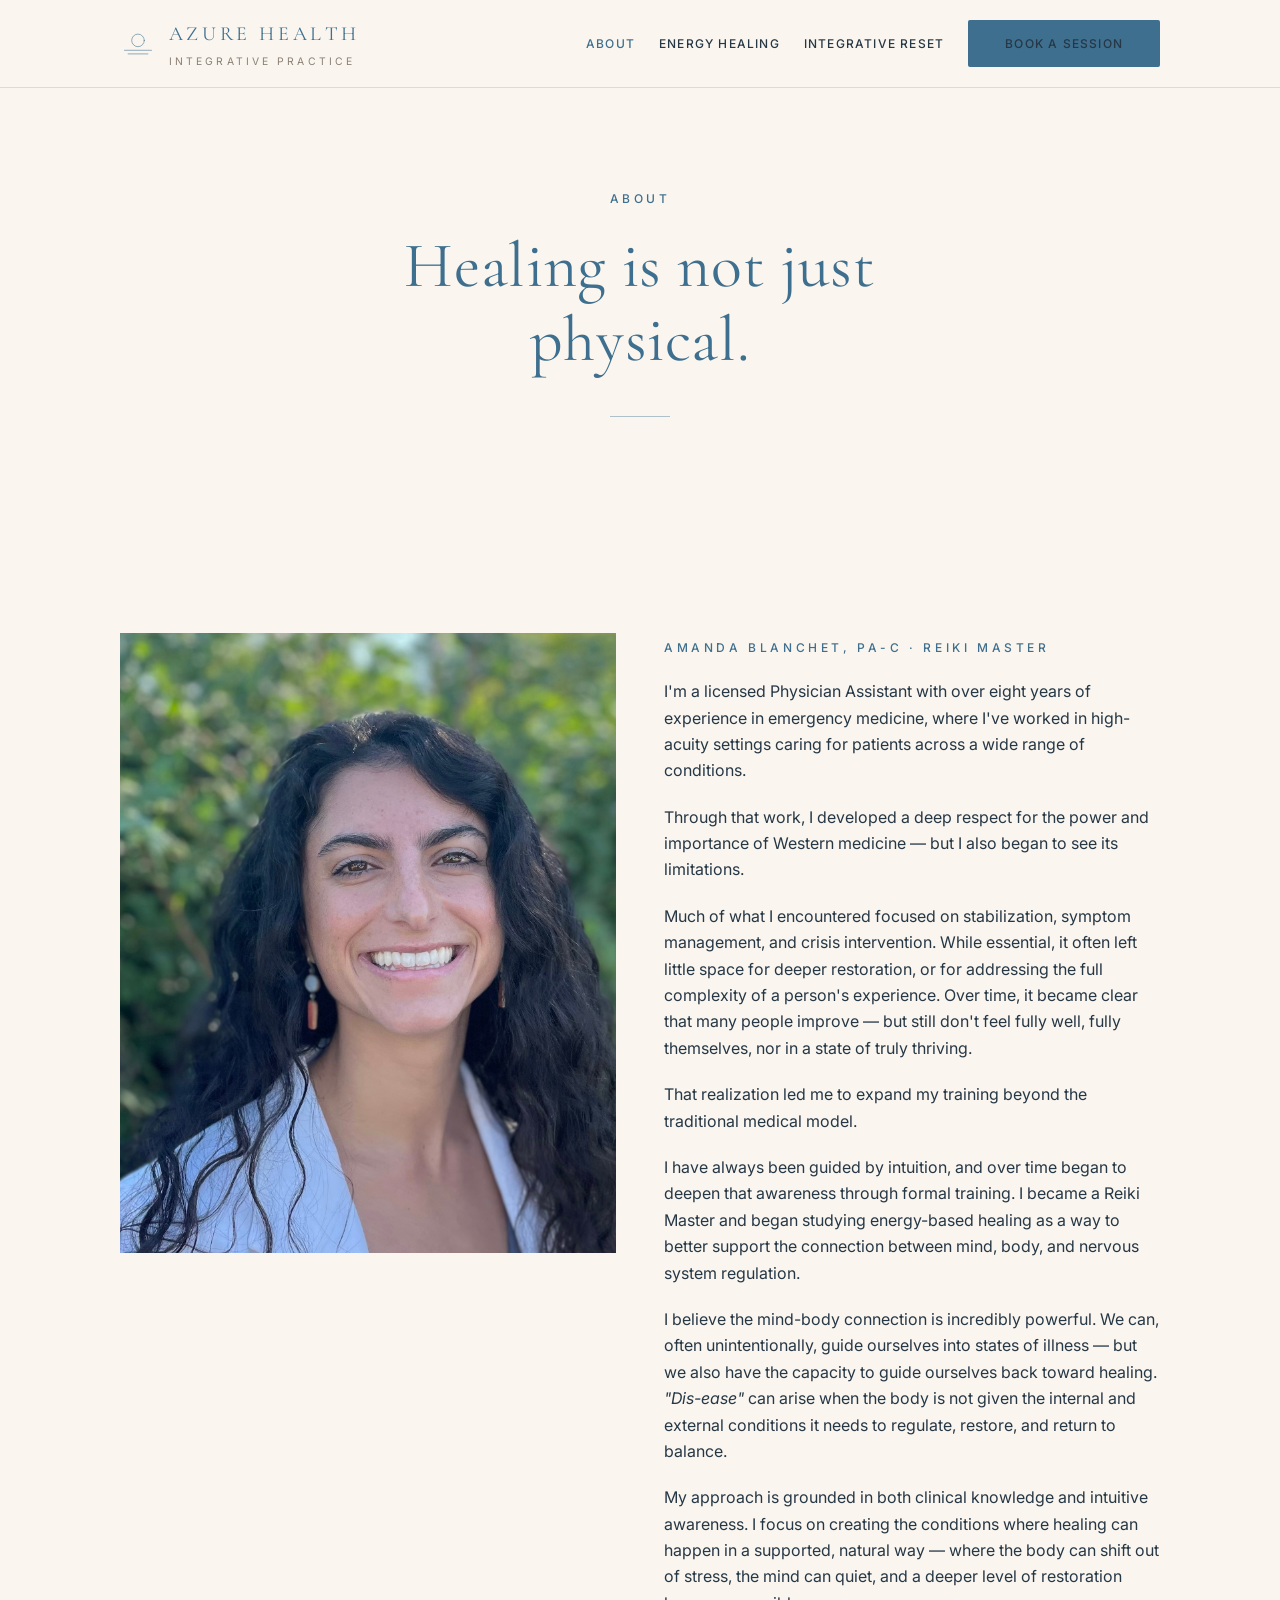
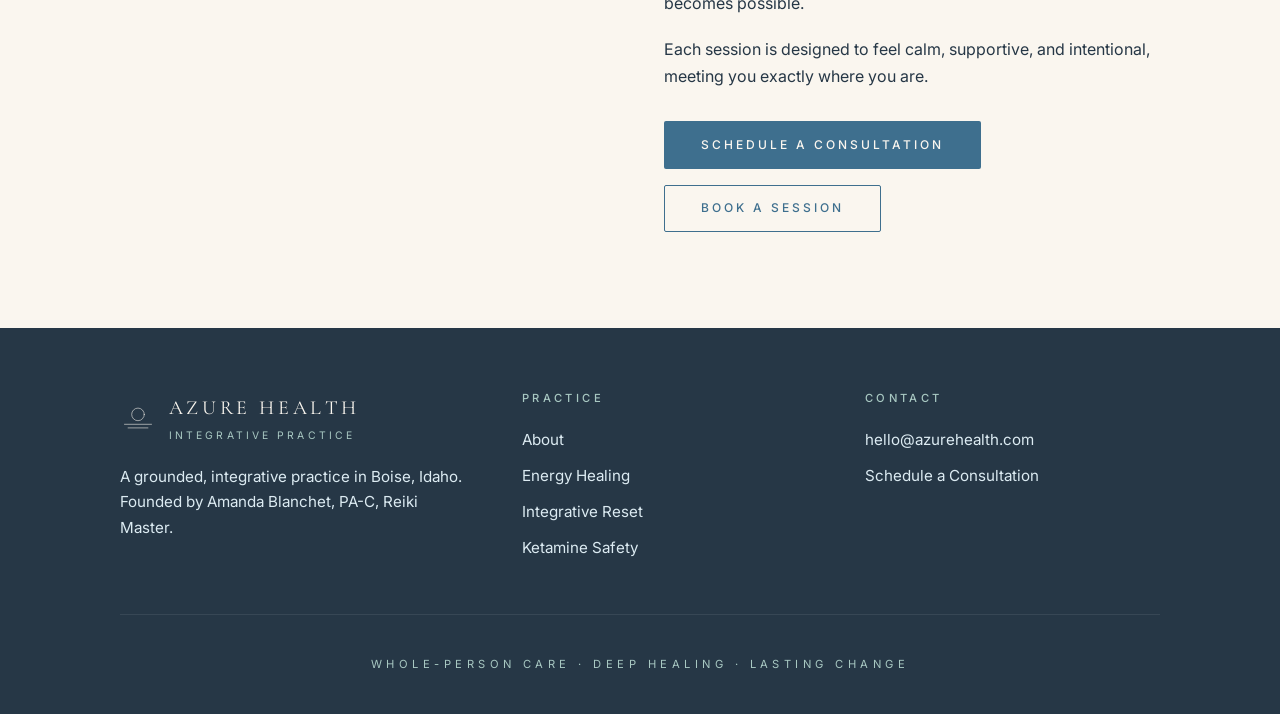
==== about.html @ ea85633d "Initial build — Azure Health static site" ====
<!doctype html>
<html lang="en">
<head>
<meta charset="utf-8">
<meta name="viewport" content="width=device-width, initial-scale=1">
<title>About — Azure Health</title>
<meta name="description" content="Amanda Blanchet, PA-C and Reiki Master, bridges emergency medicine and energy-based healing to support deep restoration.">
<link rel="icon" href="assets/logo.svg" type="image/svg+xml">
<link rel="preconnect" href="https://fonts.googleapis.com">
<link rel="preconnect" href="https://fonts.gstatic.com" crossorigin>
<link href="https://fonts.googleapis.com/css2?family=Cormorant+Garamond:ital,wght@0,400;0,500;1,400&family=Inter:wght@300;400;500&display=swap" rel="stylesheet">
<link rel="stylesheet" href="styles.css">
</head>
<body>

<header class="site-header">
  <div class="site-header__inner">
    <a class="brand" href="index.html" aria-label="Azure Health home">
      <span class="brand__mark" aria-hidden="true"><svg viewBox="0 0 80 80" fill="none" stroke="currentColor" stroke-width="1.25" stroke-linecap="round"><circle cx="40" cy="32" r="14"/><line x1="10" y1="54" x2="70" y2="54"/><line x1="18" y1="62" x2="62" y2="62"/></svg></span>
      <span>
        <span class="brand__name">Azure Health</span>
        <span class="brand__sub">Integrative Practice</span>
      </span>
    </a>
    <button class="nav-toggle" aria-label="Toggle menu" aria-expanded="false" aria-controls="site-nav">
      <svg viewBox="0 0 24 24" fill="none" stroke="currentColor" stroke-width="1.5" stroke-linecap="round"><line x1="4" y1="8" x2="20" y2="8"/><line x1="4" y1="16" x2="20" y2="16"/></svg>
    </button>
    <nav class="site-nav" id="site-nav">
      <a class="is-current" href="about.html">About</a>
      <a href="energy-healing.html">Energy Healing</a>
      <a href="integrative-reset.html">Integrative Reset</a>
      <a class="btn btn--primary" href="https://cal.com/azurehealth/consultation">Book a Session</a>
    </nav>
  </div>
</header>

<main>

  <section class="hero">
    <div class="hero__inner">
      <span class="eyebrow">About</span>
      <h1>Healing is not just physical.</h1>
      <hr class="divider">
    </div>
  </section>

  <section class="section">
    <div class="container">
      <div class="two-col">
        <div style="aspect-ratio:4/5; overflow:hidden;">
          <img src="assets/IMG_6222.jpeg" alt="Amanda Blanchet, PA-C" style="width:100%; height:100%; object-fit:cover; object-position:center top;">
        </div>
        <div>
          <span class="eyebrow">Amanda Blanchet, PA-C · Reiki Master</span>
          <p>I'm a licensed Physician Assistant with over eight years of experience in emergency medicine, where I've worked in high-acuity settings caring for patients across a wide range of conditions.</p>
          <p>Through that work, I developed a deep respect for the power and importance of Western medicine — but I also began to see its limitations.</p>
          <p>Much of what I encountered focused on stabilization, symptom management, and crisis intervention. While essential, it often left little space for deeper restoration, or for addressing the full complexity of a person's experience. Over time, it became clear that many people improve — but still don't feel fully well, fully themselves, nor in a state of truly thriving.</p>
          <p>That realization led me to expand my training beyond the traditional medical model.</p>
          <p>I have always been guided by intuition, and over time began to deepen that awareness through formal training. I became a Reiki Master and began studying energy-based healing as a way to better support the connection between mind, body, and nervous system regulation.</p>
          <p>I believe the mind-body connection is incredibly powerful. We can, often unintentionally, guide ourselves into states of illness — but we also have the capacity to guide ourselves back toward healing. <em>"Dis-ease"</em> can arise when the body is not given the internal and external conditions it needs to regulate, restore, and return to balance.</p>
          <p>My approach is grounded in both clinical knowledge and intuitive awareness. I focus on creating the conditions where healing can happen in a supported, natural way — where the body can shift out of stress, the mind can quiet, and a deeper level of restoration becomes possible.</p>
          <p>Each session is designed to feel calm, supportive, and intentional, meeting you exactly where you are.</p>
          <div class="btn-row">
            <a class="btn btn--primary" href="https://cal.com/azurehealth/consultation">Schedule a Consultation</a>
            <a class="btn btn--secondary" href="https://cal.com/azurehealth/session">Book a Session</a>
          </div>
        </div>
      </div>
    </div>
  </section>

</main>

<footer class="site-footer">
  <div class="container">
    <div class="footer-grid">
      <div>
        <a class="brand" href="index.html" aria-label="Azure Health home">
          <span class="brand__mark" style="color:var(--cream);" aria-hidden="true"><svg viewBox="0 0 80 80" fill="none" stroke="currentColor" stroke-width="1.25" stroke-linecap="round"><circle cx="40" cy="32" r="14"/><line x1="10" y1="54" x2="70" y2="54"/><line x1="18" y1="62" x2="62" y2="62"/></svg></span>
          <span>
            <span class="brand__name">Azure Health</span>
            <span class="brand__sub">Integrative Practice</span>
          </span>
        </a>
        <p style="margin-top:1.25rem; max-width:22rem; font-size:0.95rem; color:var(--soft-sky);">A grounded, integrative practice in Boise, Idaho. Founded by Amanda Blanchet, PA-C, Reiki Master.</p>
      </div>
      <div class="footer-col">
        <h4>Practice</h4>
        <ul>
          <li><a href="about.html">About</a></li>
          <li><a href="energy-healing.html">Energy Healing</a></li>
          <li><a href="integrative-reset.html">Integrative Reset</a></li>
          <li><a href="ketamine-safety.html">Ketamine Safety</a></li>
        </ul>
      </div>
      <div class="footer-col">
        <h4>Contact</h4>
        <ul>
          <li><a href="mailto:hello@azurehealth.com">hello@azurehealth.com</a></li>
          <li><a href="https://cal.com/azurehealth/consultation">Schedule a Consultation</a></li>
        </ul>
      </div>
    </div>
    <p class="footer-tagline">Whole-Person Care · Deep Healing · Lasting Change</p>
  </div>
</footer>

<script>
  (function(){
    var btn = document.querySelector('.nav-toggle');
    var nav = document.getElementById('site-nav');
    if (!btn || !nav) return;
    btn.addEventListener('click', function(){
      var open = nav.classList.toggle('is-open');
      btn.setAttribute('aria-expanded', open ? 'true' : 'false');
    });
  })();
</script>

</body>
</html>
---- styles.css ----
/* Azure Health — stylesheet */

/* ---- Tokens ---------------------------------------------------------- */
:root {
  --deep-azure: #3E6F8E;
  --soft-sky:   #DCEBF2;
  --sea-glass:  #A8C8C2;
  --warm-sand:  #F3EEE6;
  --ink-slate:  #263746;
  --cream:      #FAF6EF;
  --bone:       #E3DBC9;
  --warm-gray:  #8A8075;

  --font-serif: 'Cormorant Garamond', Garamond, 'Times New Roman', serif;
  --font-sans:  'Inter', -apple-system, BlinkMacSystemFont, 'Segoe UI', sans-serif;

  --container:  68rem;
  --narrow:     40rem;
  --radius:     2px;
}

/* ---- Reset ----------------------------------------------------------- */
*, *::before, *::after { box-sizing: border-box; }
html { scroll-behavior: smooth; }
body {
  margin: 0;
  background: var(--cream);
  color: var(--ink-slate);
  font-family: var(--font-sans);
  font-weight: 400;
  font-size: 1rem;
  line-height: 1.65;
  -webkit-font-smoothing: antialiased;
  -moz-osx-font-smoothing: grayscale;
}
img, svg { display: block; max-width: 100%; height: auto; }
a { color: var(--deep-azure); text-decoration: none; }
p { margin: 0 0 1.25em; }
p:last-child { margin-bottom: 0; }

/* ---- Typography ------------------------------------------------------ */
h1, h2, h3, h4 {
  font-family: var(--font-serif);
  font-weight: 400;
  color: var(--deep-azure);
  line-height: 1.15;
  letter-spacing: 0.01em;
  margin: 0 0 0.6em;
}
h1 { font-size: clamp(2.4rem, 5vw, 4.5rem); }
h2 { font-size: clamp(1.9rem, 3.2vw, 3rem); }
h3 { font-size: clamp(1.4rem, 2vw, 2rem); font-weight: 500; }
h4 { font-size: 1.15rem; font-weight: 500; letter-spacing: 0.02em; }

.lead {
  font-size: 1.2rem;
  font-weight: 300;
  line-height: 1.6;
  color: var(--ink-slate);
}

.eyebrow {
  display: inline-block;
  font-size: 0.75rem;
  font-weight: 500;
  letter-spacing: 0.3em;
  text-transform: uppercase;
  color: var(--deep-azure);
  margin: 0 0 1.25rem;
}

em, i { font-style: italic; }

/* ---- Layout ---------------------------------------------------------- */
.container { max-width: var(--container); margin: 0 auto; padding: 0 1.5rem; }
.narrow    { max-width: var(--narrow); margin-left: auto; margin-right: auto; }

.section { padding: 6rem 0; }
.section--sky  { background: var(--soft-sky); }
.section--sand { background: var(--warm-sand); }
.section--dark { background: var(--ink-slate); color: var(--cream); }
.section--dark h1, .section--dark h2, .section--dark h3, .section--dark h4 { color: var(--cream); }
.section--dark .eyebrow { color: var(--soft-sky); }

@media (max-width: 720px) {
  .section { padding: 4rem 0; }
}

.divider {
  width: 60px;
  height: 1px;
  background: var(--deep-azure);
  opacity: 0.4;
  border: 0;
  margin: 2.5rem auto;
}

/* ---- Header / nav ---------------------------------------------------- */
.site-header {
  position: sticky;
  top: 0;
  z-index: 50;
  background: var(--cream);
  border-bottom: 1px solid var(--bone);
}
.site-header__inner {
  display: flex;
  align-items: center;
  justify-content: space-between;
  gap: 2rem;
  padding: 1.1rem 1.5rem;
  max-width: var(--container);
  margin: 0 auto;
}
.brand {
  display: flex;
  align-items: center;
  gap: 0.8rem;
  color: var(--deep-azure);
}
.brand__mark { width: 36px; height: 36px; flex: none; }
.brand__name {
  font-family: var(--font-serif);
  font-weight: 400;
  font-size: 1.25rem;
  letter-spacing: 0.18em;
  text-transform: uppercase;
  white-space: nowrap;
}
.brand__sub {
  font-family: var(--font-sans);
  font-weight: 400;
  font-size: 0.65rem;
  letter-spacing: 0.3em;
  text-transform: uppercase;
  color: var(--warm-gray);
  display: block;
  margin-top: 2px;
  white-space: nowrap;
}

.site-nav {
  display: flex;
  align-items: center;
  gap: 1.5rem;
}
.site-nav a {
  font-size: 0.75rem;
  font-weight: 500;
  letter-spacing: 0.1em;
  text-transform: uppercase;
  color: var(--ink-slate);
  white-space: nowrap;
}
.site-nav a:hover { color: var(--deep-azure); }
.site-nav a.is-current { color: var(--deep-azure); }

.nav-toggle {
  display: none;
  background: none;
  border: 0;
  padding: 0.5rem;
  cursor: pointer;
  color: var(--ink-slate);
}
.nav-toggle svg { width: 24px; height: 24px; }

@media (max-width: 1050px) {
  .nav-toggle { display: inline-flex; }
  .site-nav {
    display: none;
    position: absolute;
    top: 100%;
    left: 0;
    right: 0;
    flex-direction: column;
    align-items: stretch;
    gap: 0;
    background: var(--cream);
    border-bottom: 1px solid var(--bone);
    padding: 1rem 1.5rem 1.5rem;
  }
  .site-nav.is-open { display: flex; }
  .site-nav a {
    padding: 0.9rem 0;
    border-bottom: 1px solid var(--bone);
    letter-spacing: 0.18em;
  }
  .site-nav a:last-child { border-bottom: 0; }
  .site-nav .btn { margin-top: 0.75rem; text-align: center; }
}

/* ---- Buttons --------------------------------------------------------- */
.btn {
  display: inline-block;
  font-family: var(--font-sans);
  font-weight: 500;
  font-size: 0.75rem;
  letter-spacing: 0.25em;
  text-transform: uppercase;
  padding: 1.05rem 2.25rem;
  border-radius: var(--radius);
  border: 1px solid transparent;
  cursor: pointer;
  transition: background 0.2s ease, color 0.2s ease, border-color 0.2s ease;
  text-align: center;
  line-height: 1;
  white-space: nowrap;
}
.btn--primary {
  background: var(--deep-azure);
  color: var(--cream);
}
.btn--primary:hover { background: var(--ink-slate); color: var(--cream); }
.btn--secondary {
  background: transparent;
  color: var(--deep-azure);
  border-color: var(--deep-azure);
}
.btn--secondary:hover {
  background: var(--deep-azure);
  color: var(--cream);
}
.btn--on-dark {
  background: var(--cream);
  color: var(--deep-azure);
}
.btn--on-dark:hover { background: var(--soft-sky); color: var(--deep-azure); }

.btn-row {
  display: flex;
  flex-wrap: wrap;
  gap: 1rem;
  margin-top: 2rem;
}

.text-link {
  color: var(--deep-azure);
  font-weight: 500;
  font-size: 0.75rem;
  letter-spacing: 0.25em;
  text-transform: uppercase;
  border-bottom: 1px solid var(--deep-azure);
  padding-bottom: 2px;
  display: inline-block;
}
.text-link:hover { color: var(--ink-slate); border-color: var(--ink-slate); }

/* ---- Hero ------------------------------------------------------------ */
.hero {
  padding: 6rem 0 5rem;
  text-align: center;
}
.hero__inner { max-width: 44rem; margin: 0 auto; padding: 0 1.5rem; }
.hero__subhead {
  max-width: 38rem;
  margin: 0 auto;
}

/* ---- Cards ----------------------------------------------------------- */
.card-grid {
  display: grid;
  gap: 1.25rem;
  grid-template-columns: repeat(auto-fit, minmax(260px, 1fr));
  margin-top: 3rem;
}
.card {
  background: var(--cream);
  border: 1px solid var(--bone);
  padding: 2.25rem 1.75rem;
  border-radius: var(--radius);
  display: flex;
  flex-direction: column;
  gap: 0.75rem;
  transition: background 0.25s ease, border-color 0.25s ease, transform 0.25s ease;
}
.card:hover {
  background: var(--soft-sky);
  border-color: transparent;
}
.card__icon {
  width: 44px;
  height: 44px;
  color: var(--deep-azure);
  margin-bottom: 0.5rem;
}
.card h3 { margin: 0; }
.card p { color: var(--ink-slate); flex-grow: 1; }
.card .text-link { margin-top: 0.5rem; align-self: flex-start; }

.card--featured {
  background: var(--soft-sky);
  border-color: transparent;
}

/* ---- Pricing --------------------------------------------------------- */
.pricing {
  display: grid;
  gap: 1rem;
  margin: 2.5rem 0 0;
}
.pricing__row {
  display: flex;
  justify-content: space-between;
  align-items: baseline;
  gap: 1rem;
  padding: 1.1rem 0;
  border-bottom: 1px solid var(--bone);
}
.pricing__row:last-child { border-bottom: 0; }
.pricing__label {
  font-family: var(--font-serif);
  font-size: 1.35rem;
  color: var(--ink-slate);
}
.pricing__price {
  font-family: var(--font-sans);
  font-weight: 500;
  font-size: 1rem;
  color: var(--deep-azure);
  letter-spacing: 0.02em;
  white-space: nowrap;
}
.pricing__note {
  font-size: 0.9rem;
  color: var(--warm-gray);
  margin-top: 0.5rem;
  font-style: italic;
}

/* ---- Lists ----------------------------------------------------------- */
.plain-list { list-style: none; padding: 0; margin: 1rem 0 0; }
.plain-list li {
  padding: 0.75rem 0;
  border-bottom: 1px solid var(--bone);
}
.plain-list li:last-child { border-bottom: 0; }

.numbered-steps {
  list-style: none;
  counter-reset: step;
  padding: 0;
  margin: 2rem 0 0;
  display: grid;
  gap: 2rem;
}
.numbered-steps li {
  counter-increment: step;
  padding-left: 3.5rem;
  position: relative;
}
.numbered-steps li::before {
  content: counter(step);
  position: absolute;
  left: 0;
  top: 0.1rem;
  width: 2.25rem;
  height: 2.25rem;
  display: inline-flex;
  align-items: center;
  justify-content: center;
  background: var(--soft-sky);
  color: var(--deep-azure);
  font-family: var(--font-serif);
  font-size: 1.15rem;
  border-radius: 50%;
}
.numbered-steps h4 { margin: 0 0 0.3em; color: var(--deep-azure); font-family: var(--font-serif); font-weight: 500; font-size: 1.25rem; letter-spacing: 0; text-transform: none; }

/* ---- Callouts -------------------------------------------------------- */
.callout {
  background: var(--soft-sky);
  padding: 2rem 2rem;
  border-radius: var(--radius);
  margin: 2.5rem 0;
}
.callout--warn {
  background: var(--warm-sand);
  border-left: 3px solid var(--deep-azure);
}

/* ---- Two-column content --------------------------------------------- */
.two-col {
  display: grid;
  gap: 3rem;
  grid-template-columns: 1fr 1fr;
  align-items: start;
}
@media (max-width: 820px) {
  .two-col { grid-template-columns: 1fr; gap: 2rem; }
}

/* ---- Photo slot ------------------------------------------------------ */
.photo-slot {
  background: var(--soft-sky);
  border: 1px dashed var(--sea-glass);
  aspect-ratio: 4 / 5;
  display: flex;
  align-items: center;
  justify-content: center;
  color: var(--warm-gray);
  font-size: 0.85rem;
  font-style: italic;
  letter-spacing: 0.05em;
  padding: 1rem;
  text-align: center;
}
.photo-slot img { width: 100%; height: 100%; object-fit: cover; }

/* ---- Footer ---------------------------------------------------------- */
.site-footer {
  background: var(--ink-slate);
  color: var(--cream);
  padding: 4rem 0 2.5rem;
}
.site-footer .brand__name { color: var(--cream); }
.site-footer .brand__sub { color: var(--sea-glass); }
.site-footer a { color: var(--soft-sky); }
.site-footer a:hover { color: var(--cream); }

.footer-grid {
  display: grid;
  gap: 3rem;
  grid-template-columns: 1.2fr 1fr 1fr;
  margin-bottom: 3rem;
}
@media (max-width: 820px) {
  .footer-grid { grid-template-columns: 1fr; gap: 2rem; }
}
.footer-col h4 {
  font-family: var(--font-sans);
  font-size: 0.7rem;
  font-weight: 500;
  letter-spacing: 0.3em;
  text-transform: uppercase;
  color: var(--sea-glass);
  margin-bottom: 1rem;
}
.footer-col ul { list-style: none; padding: 0; margin: 0; }
.footer-col li { padding: 0.35rem 0; font-size: 0.95rem; }

.footer-tagline {
  text-align: center;
  font-size: 0.7rem;
  letter-spacing: 0.4em;
  text-transform: uppercase;
  color: var(--sea-glass);
  padding-top: 2.5rem;
  border-top: 1px solid rgba(255,255,255,0.08);
}

/* ---- Utilities ------------------------------------------------------- */
.text-center { text-align: center; }
.mt-0 { margin-top: 0; }
.mt-1 { margin-top: 1rem; }
.mt-2 { margin-top: 2rem; }
.mb-0 { margin-bottom: 0; }
.sr-only {
  position: absolute; width: 1px; height: 1px; padding: 0; margin: -1px;
  overflow: hidden; clip: rect(0,0,0,0); white-space: nowrap; border: 0;
}
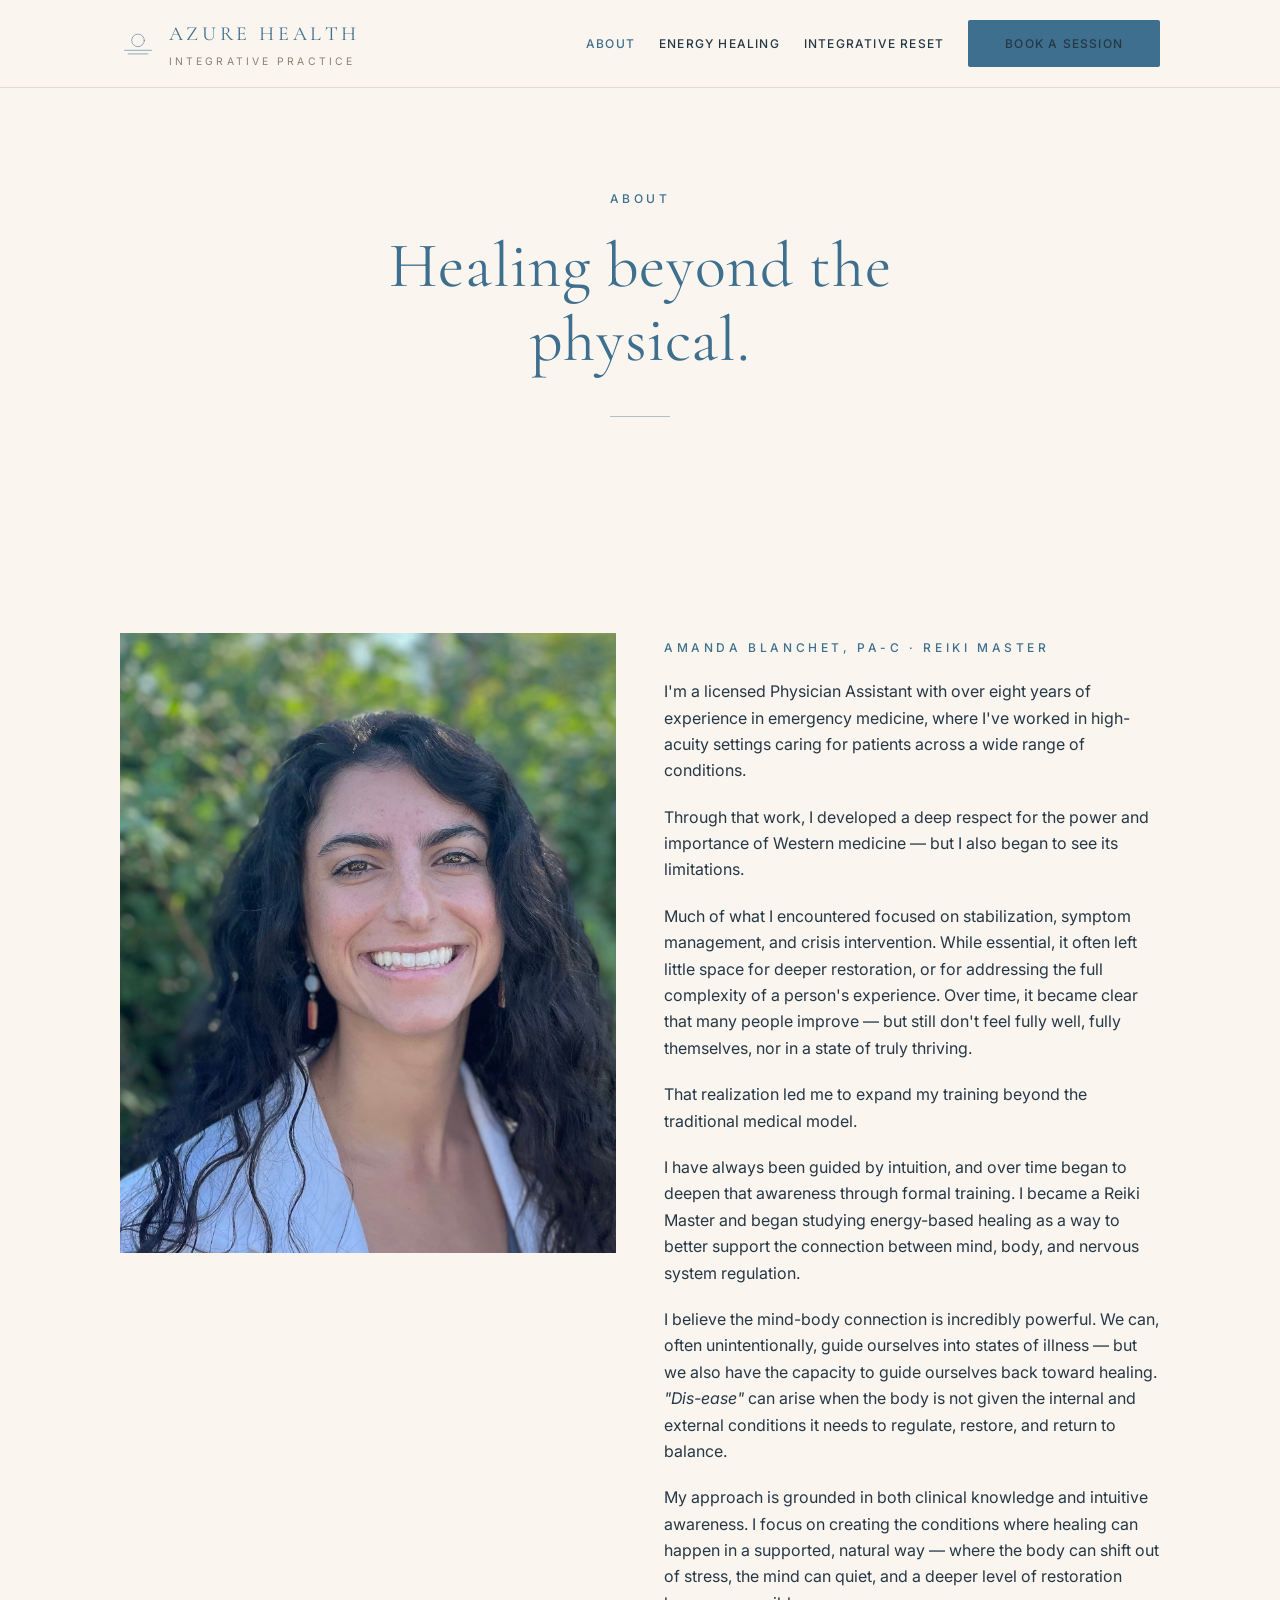
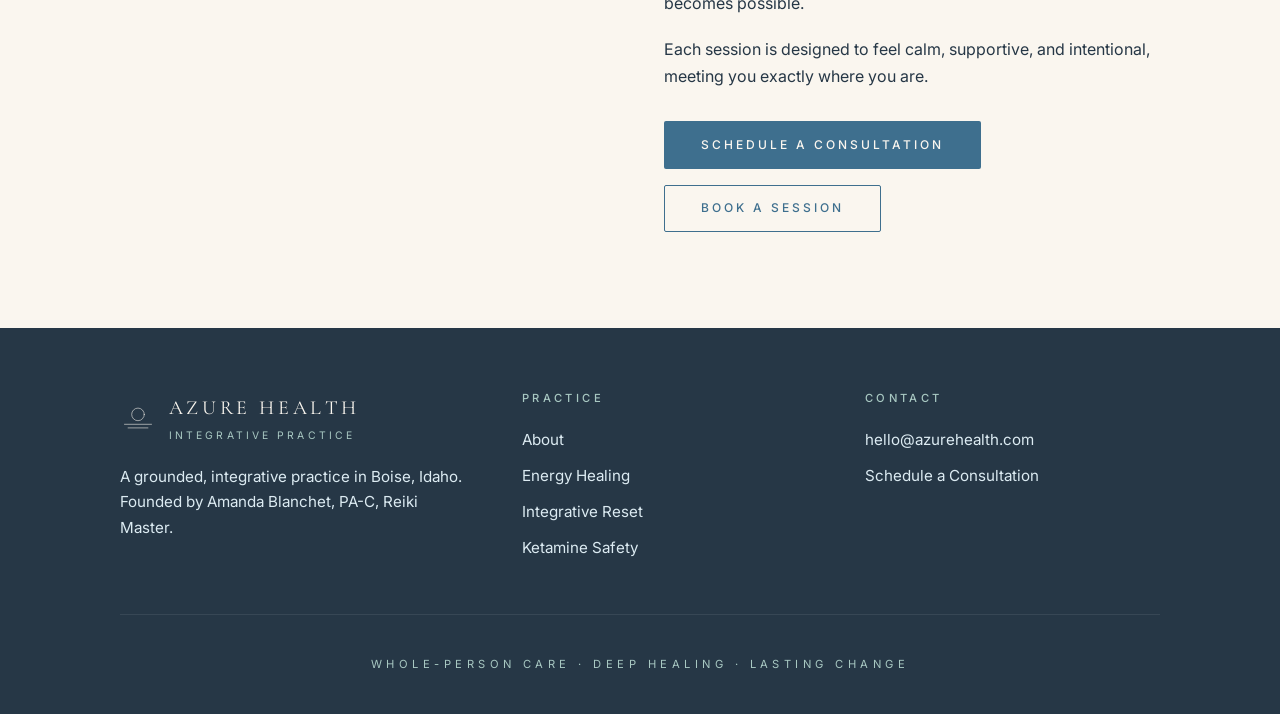
==== commit 85892c5a: "Update about page headline" ====
--- a/about.html
+++ b/about.html
@@ -39,7 +39,7 @@
   <section class="hero">
     <div class="hero__inner">
       <span class="eyebrow">About</span>
-      <h1>Healing is not just physical.</h1>
+      <h1>Healing beyond the physical.</h1>
       <hr class="divider">
     </div>
   </section>
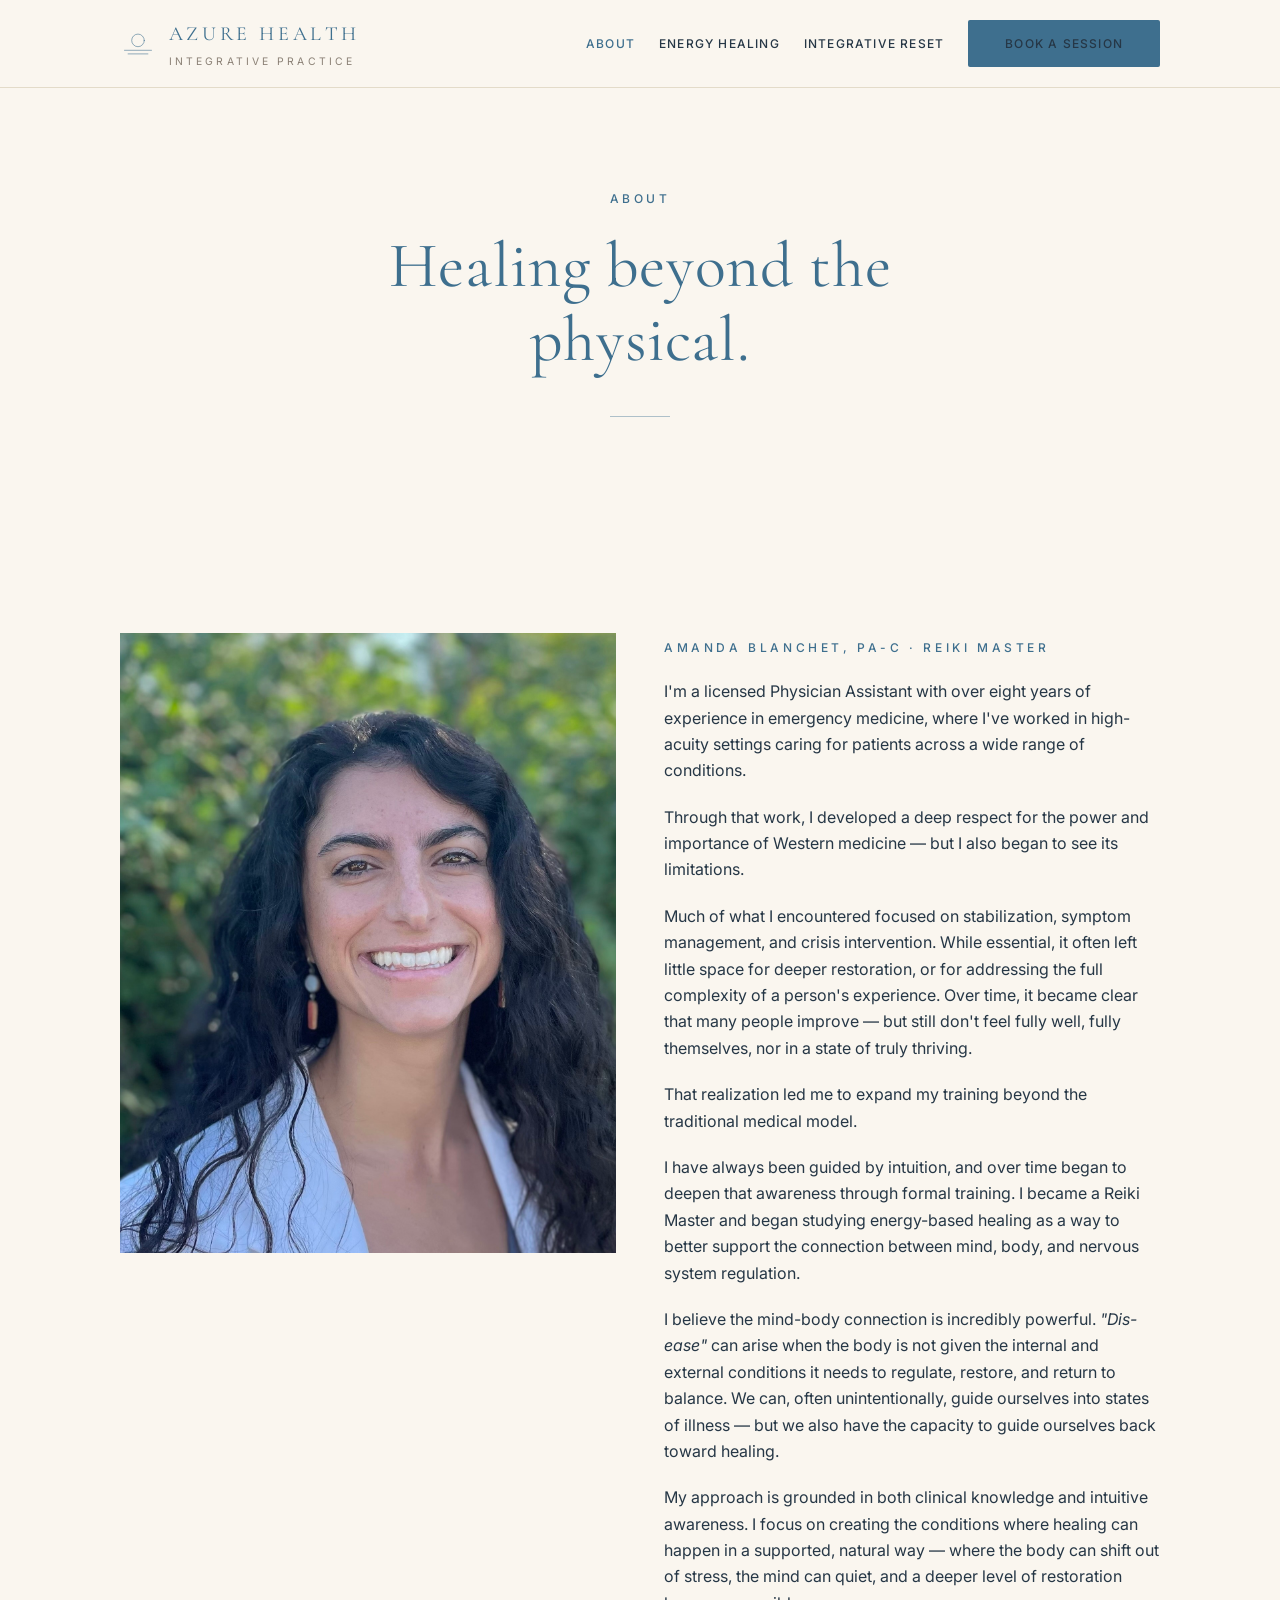
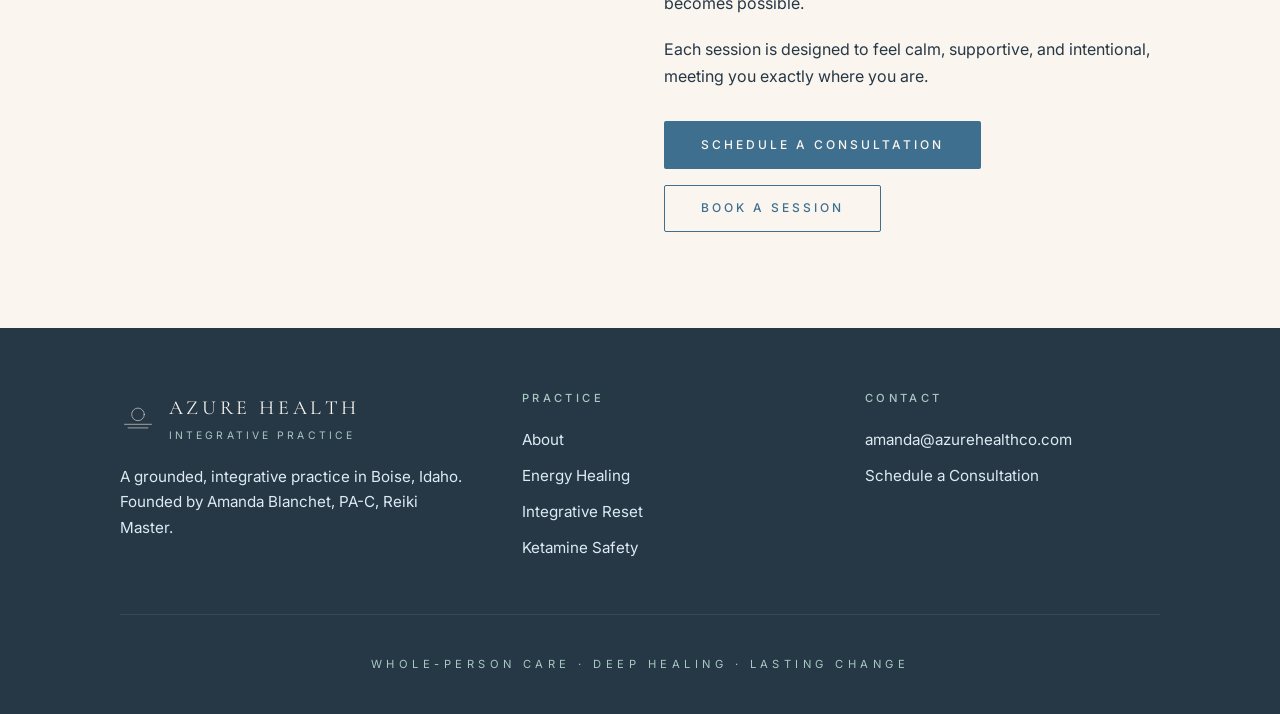
==== commit 2c9de7dc: "Update contact email and reorder about page paragraph Email: hello@azurehealth.com → amanda@azurehea" ====
--- a/about.html
+++ b/about.html
@@ -57,7 +57,7 @@
           <p>Much of what I encountered focused on stabilization, symptom management, and crisis intervention. While essential, it often left little space for deeper restoration, or for addressing the full complexity of a person's experience. Over time, it became clear that many people improve — but still don't feel fully well, fully themselves, nor in a state of truly thriving.</p>
           <p>That realization led me to expand my training beyond the traditional medical model.</p>
           <p>I have always been guided by intuition, and over time began to deepen that awareness through formal training. I became a Reiki Master and began studying energy-based healing as a way to better support the connection between mind, body, and nervous system regulation.</p>
-          <p>I believe the mind-body connection is incredibly powerful. We can, often unintentionally, guide ourselves into states of illness — but we also have the capacity to guide ourselves back toward healing. <em>"Dis-ease"</em> can arise when the body is not given the internal and external conditions it needs to regulate, restore, and return to balance.</p>
+          <p>I believe the mind-body connection is incredibly powerful. <em>"Dis-ease"</em> can arise when the body is not given the internal and external conditions it needs to regulate, restore, and return to balance. We can, often unintentionally, guide ourselves into states of illness — but we also have the capacity to guide ourselves back toward healing.</p>
           <p>My approach is grounded in both clinical knowledge and intuitive awareness. I focus on creating the conditions where healing can happen in a supported, natural way — where the body can shift out of stress, the mind can quiet, and a deeper level of restoration becomes possible.</p>
           <p>Each session is designed to feel calm, supportive, and intentional, meeting you exactly where you are.</p>
           <div class="btn-row">
@@ -96,7 +96,7 @@
       <div class="footer-col">
         <h4>Contact</h4>
         <ul>
-          <li><a href="mailto:hello@azurehealth.com">hello@azurehealth.com</a></li>
+          <li><a href="mailto:amanda@azurehealthco.com">amanda@azurehealthco.com</a></li>
           <li><a href="https://cal.com/azurehealth/consultation">Schedule a Consultation</a></li>
         </ul>
       </div>
--- a/styles.css
+++ b/styles.css
@@ -449,6 +449,41 @@
   border-top: 1px solid rgba(255,255,255,0.08);
 }
 
+/* ---- Testimonials ---------------------------------------------------- */
+.testimonial-grid {
+  display: grid;
+  gap: 2rem;
+  grid-template-columns: 1fr 1fr;
+  margin-top: 3rem;
+}
+@media (max-width: 720px) {
+  .testimonial-grid { grid-template-columns: 1fr; }
+}
+.testimonial {
+  background: var(--cream);
+  border: 1px solid var(--bone);
+  padding: 2rem 1.75rem 1.75rem;
+  border-radius: var(--radius);
+}
+.testimonial__quote {
+  font-family: var(--font-serif);
+  font-style: italic;
+  font-size: 1.15rem;
+  line-height: 1.6;
+  color: var(--ink-slate);
+  margin: 0 0 1.25rem;
+}
+.testimonial__quote::before { content: '\201C'; color: var(--deep-azure); }
+.testimonial__quote::after  { content: '\201D'; color: var(--deep-azure); }
+.testimonial__attr {
+  font-family: var(--font-sans);
+  font-size: 0.75rem;
+  font-weight: 500;
+  letter-spacing: 0.15em;
+  text-transform: uppercase;
+  color: var(--warm-gray);
+}
+
 /* ---- Utilities ------------------------------------------------------- */
 .text-center { text-align: center; }
 .mt-0 { margin-top: 0; }
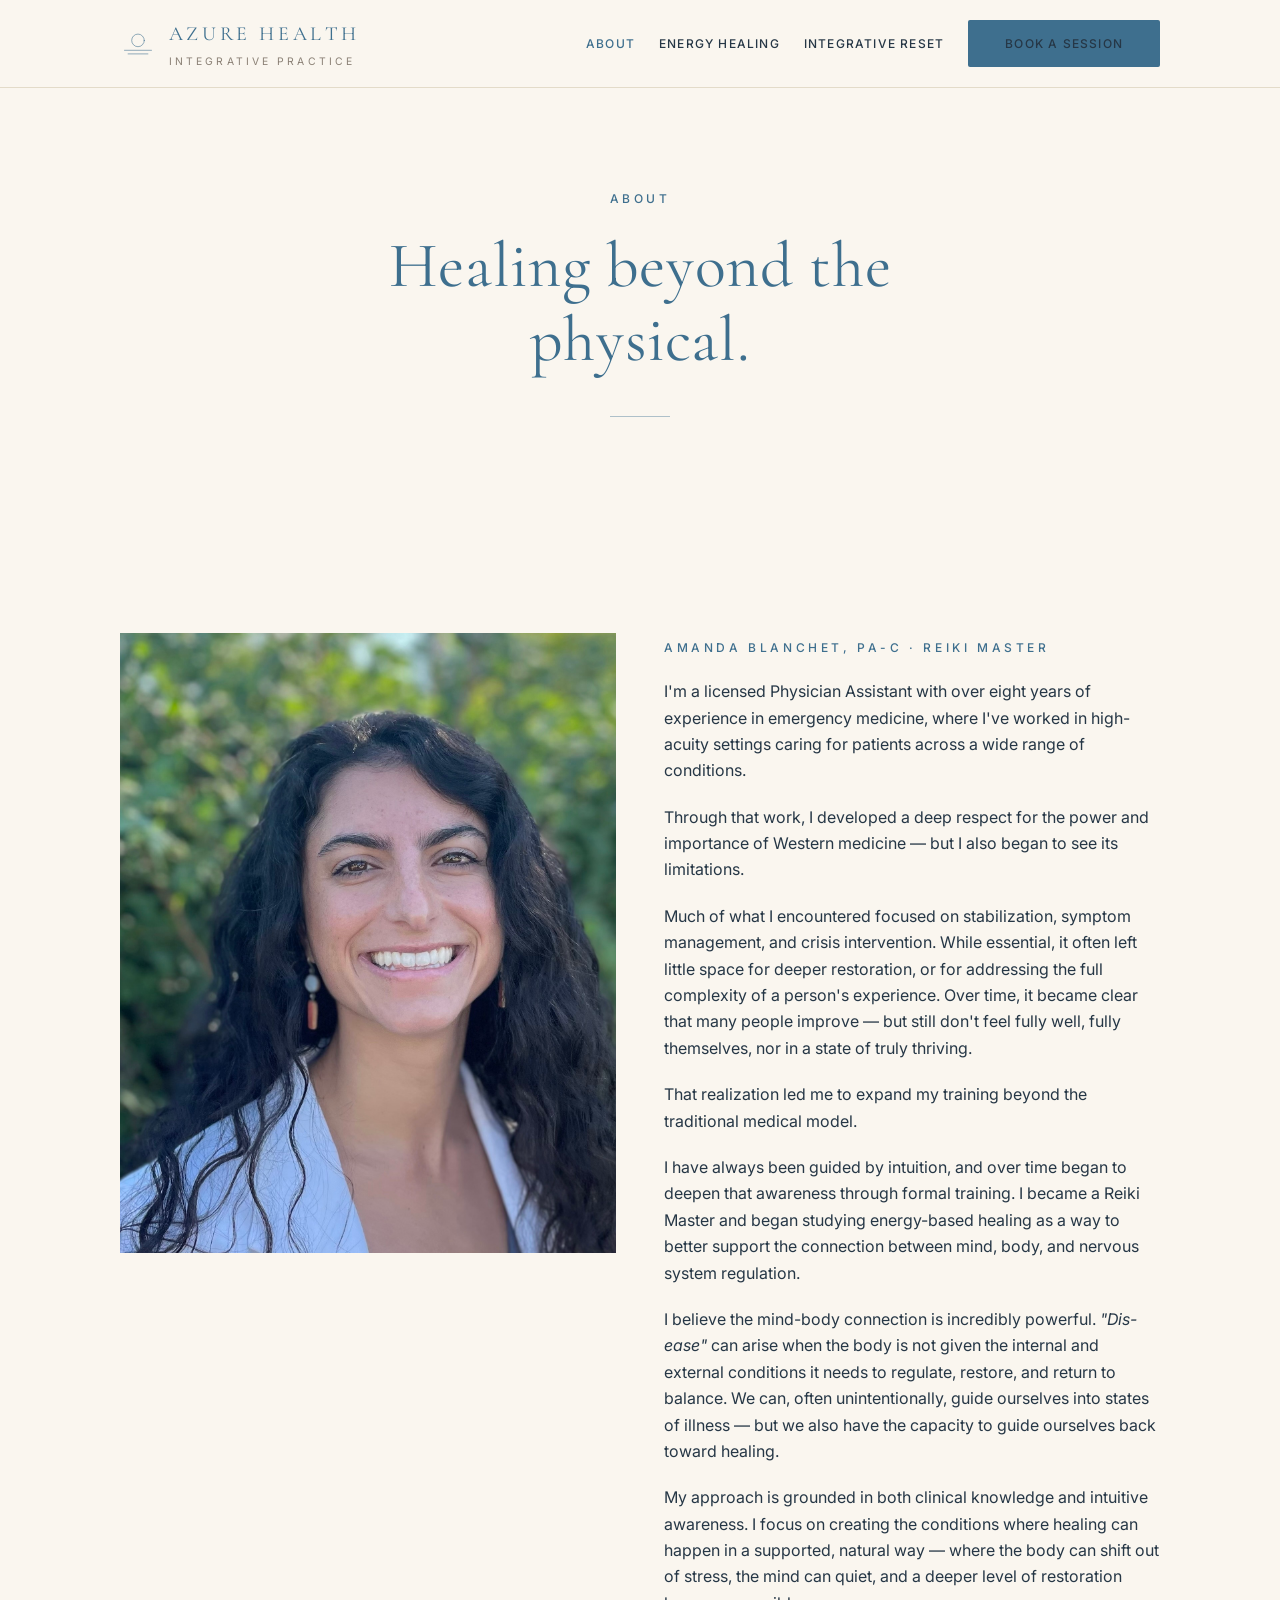
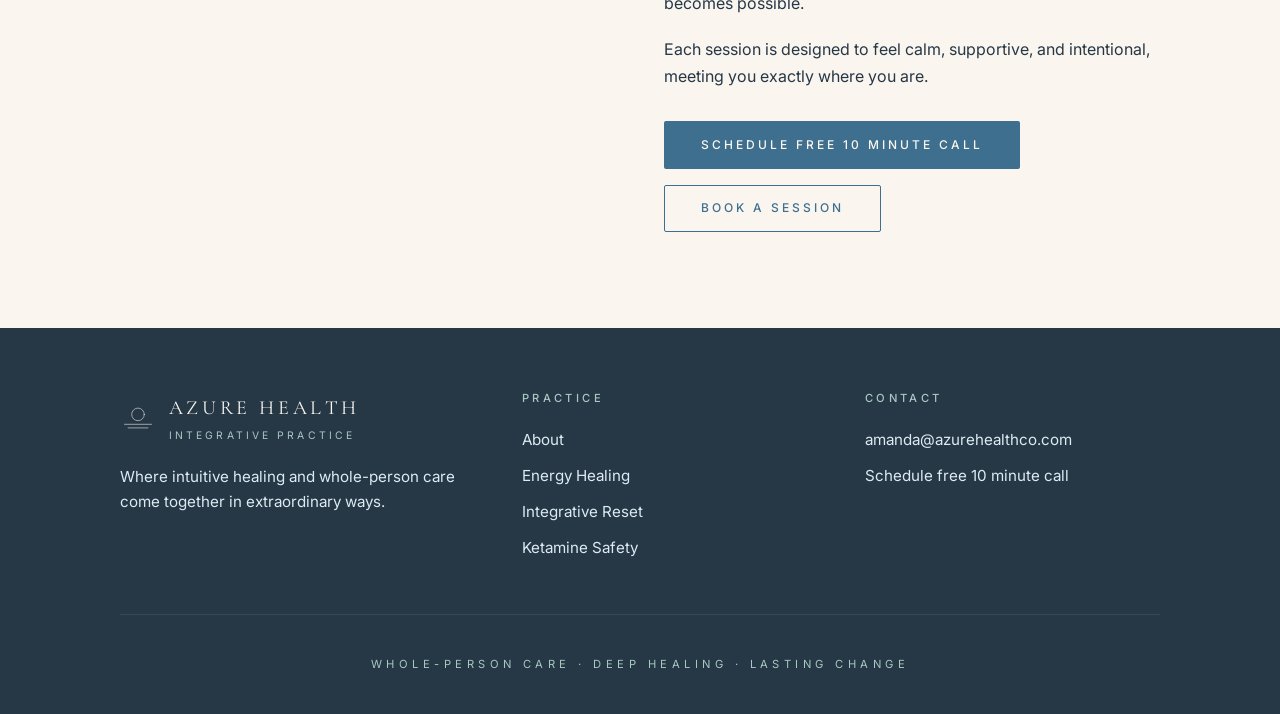
==== commit 928363b5: "Update landing/services copy, footer tagline, and intro-call CTA Rewrite landing hero subhead and "T" ====
--- a/about.html
+++ b/about.html
@@ -61,7 +61,7 @@
           <p>My approach is grounded in both clinical knowledge and intuitive awareness. I focus on creating the conditions where healing can happen in a supported, natural way — where the body can shift out of stress, the mind can quiet, and a deeper level of restoration becomes possible.</p>
           <p>Each session is designed to feel calm, supportive, and intentional, meeting you exactly where you are.</p>
           <div class="btn-row">
-            <a class="btn btn--primary" href="https://cal.com/azurehealth/consultation">Schedule a Consultation</a>
+            <a class="btn btn--primary" href="https://cal.com/azurehealth/intro-call">Schedule free 10 minute call</a>
             <a class="btn btn--secondary" href="https://cal.com/azurehealth/session">Book a Session</a>
           </div>
         </div>
@@ -82,7 +82,7 @@
             <span class="brand__sub">Integrative Practice</span>
           </span>
         </a>
-        <p style="margin-top:1.25rem; max-width:22rem; font-size:0.95rem; color:var(--soft-sky);">A grounded, integrative practice in Boise, Idaho. Founded by Amanda Blanchet, PA-C, Reiki Master.</p>
+        <p style="margin-top:1.25rem; max-width:22rem; font-size:0.95rem; color:var(--soft-sky);">Where intuitive healing and whole-person care come together in extraordinary ways.</p>
       </div>
       <div class="footer-col">
         <h4>Practice</h4>
@@ -97,7 +97,7 @@
         <h4>Contact</h4>
         <ul>
           <li><a href="mailto:amanda@azurehealthco.com">amanda@azurehealthco.com</a></li>
-          <li><a href="https://cal.com/azurehealth/consultation">Schedule a Consultation</a></li>
+          <li><a href="https://cal.com/azurehealth/intro-call">Schedule free 10 minute call</a></li>
         </ul>
       </div>
     </div>
